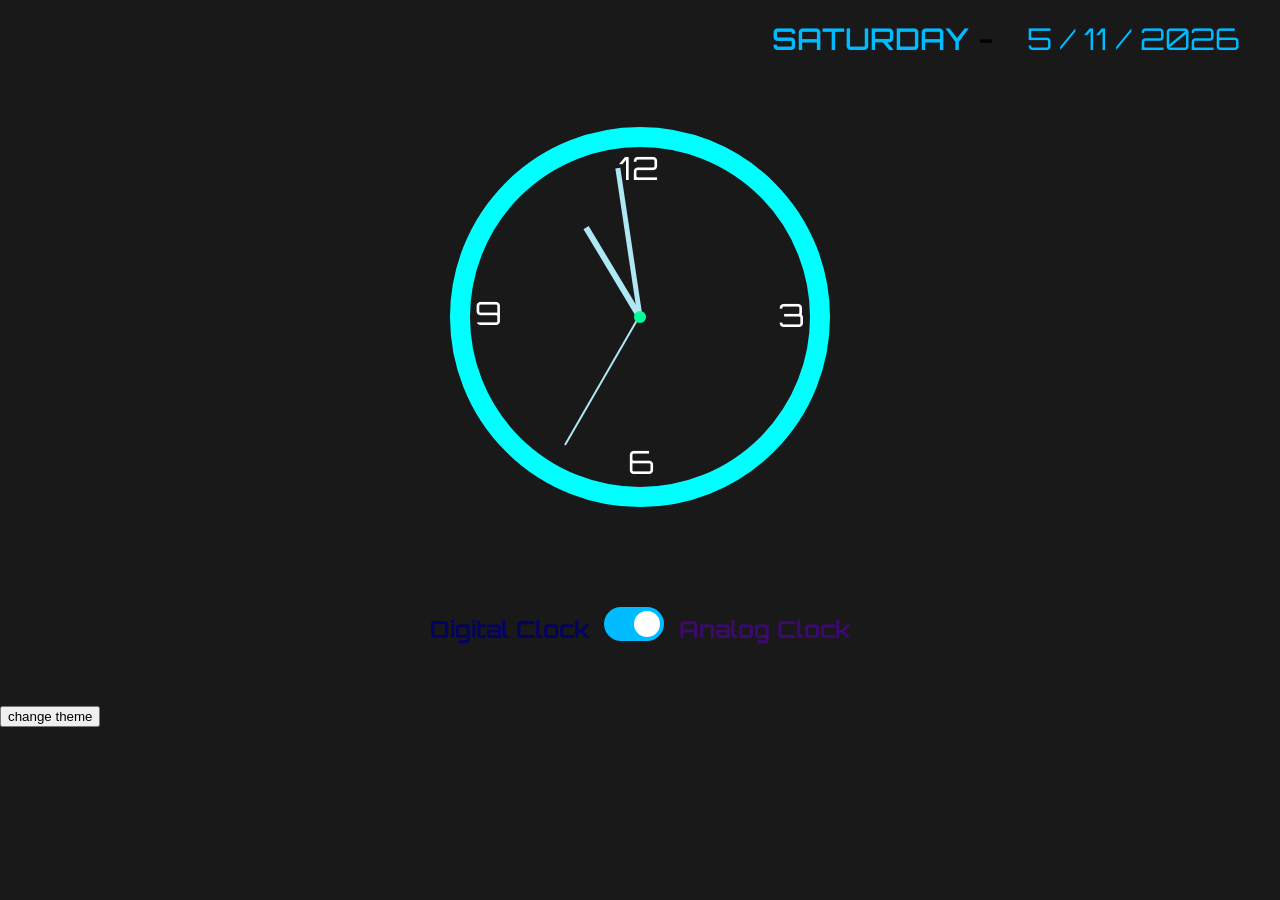
==== JSandCSSClock/index.html @ 0e279cf3 "third app" ====
<!DOCTYPE html>
<html lang="en">
<head>
  <meta charset="UTF-8">
  <title>JS + CSS Clock</title>
  <link href="https://fonts.googleapis.com/css2?family=Orbitron:wght@500&display=swap" rel="stylesheet">
    <link href="https://fonts.googleapis.com/css2?family=IBM+Plex+Mono:wght@100&display=swap" rel="stylesheet">

  <link id="css-file" rel="stylesheet" href="./styledark.css">
  
</head>
<body onload="setDate()">
  <div class="week">
    <ul class="weekList">
        <li class="day">SUNDAY <span class="datedivider">-</span></li>
        <li class="day">MONDAY <span class="datedivider">-</span></li>
        <li class="day">TUESDAY <span class="datedivider">-</span></li>
        <li class="day">WEDNESDAY <span class="datedivider">-</span></li>
        <li class="day">THRUSDAY <span class="datedivider">-</span></li>
        <li class="day">FRIDAY <span class="datedivider">-</span></li>
        <li class="day">SATURDAY <span class="datedivider">-</span></li>
        
    </ul>
    
    <div class="date"></div>
</div>
  <div class="time">
    <div class="clock">
      <div class="clock-face">
        <div class="hand hour-hand"></div>
        <div class="hand min-hand"></div>
        <div class="hand second-hand"></div>
        <div class=" center"></div>
        <div class="num12">12</div>
        <div class="num3">3</div>
        <div class="num6">6</div>
        <div class="num9">9</div>
      </div>
    </div>
    <div class="digital"></div>
  </div>
  
  <div  class="btn">
    <h3>
      Digital Clock
    </h3>
    <label class="switch">
      <input onclick="analogOrDigital()" type="checkbox" checked>
      <span class="slider round"></span>
    </label>
        <h3>
          
          Analog Clock
        </h3>

   </div> 
   <button id="themeBtn" class="theme">change theme</button>
  <script src="time.js"></script>
</body>
</html>
---- JSandCSSClock/styledark.css ----
@import url('https://fonts.googleapis.com/css2?family=Overpass+Mono:wght@600&display=swap');


html {
    /* background: #018DED url('abs.jpg'); */
    background: #191919;
    background-size: cover;
    font-family: 'helvetica neue';
    /* text-align: center; */
    font-size: 10px;
  }

  body {
    font-family: 'Orbitron', sans-serif;
    margin: 0;
    font-size: 2rem;
    /* min-height: 100vh; */
    /* min-width: 100vw; */
    
  }
  .time{
    display: flex;
    flex: 1;
    align-items: center;
  }
  .digital{
    display: none;
    width: 100vw;
    height: 35rem;
    text-align: center;
    padding-top: 13rem;
    font-size: 20rem;
    color: #00ff99; 
    /* font-family: 'Overpass Mono', monospace; */
    font-family: 'IBM Plex Mono', monospace;
    font-weight: 600;
    /* transition: all 3s ease; */
  }
  .clock{
    
    width: 30rem;
    height: 30rem;
    border: 20px solid  #00ffff;
    border-radius: 50%;
    margin: 50px auto;
    position: relative;
    padding: 2rem;
    box-shadow:
      /* 0 0 0 4px rgba(0,0,0,0.2), */
      inset 0 0 0 3px #204653,
      inset 0 0 10px black,
      /* 0 0 10px rgba(0,0,0,0.3); */
  }

  .clock-face
 {
    position: relative;
    width: 100%;
    height: 100%;
    transform: translateY(-3px); /* account for the height of the clock hands */
  }

  .hand {
    background: #ade8f4;
    position: absolute;
    top: 50%;
    transform-origin: 100%;
  }
  .hour-hand{
    width: 35%;
    height: 6px;
  }
  .min-hand{
    width: 50%;
    height: 5px;
  }
  .second-hand{
    width: 50%;
    height: 2px;
    transition-timing-function: cubic-bezier(0.1, 2.7, 0.58, 1);

  }
  .num12, .num3, .num6, .num9{
    font-size: 3.2rem;
    color: #ffffff;
  }
  .num12{
      transform: translate(43%, -40% );
  }

  .num3{
    transform: translate(96%, 228% );
}
.num6{
  transform: translate(46%, 495%);
}
.num9{
  transform: translate(-5%, 22%);
}
  .center{
    width: 12px;
    height: 12px;
    border-radius: 50%;
    background: #00ff99;
    position: absolute;
    top: 50%;
    transform: translate(1200%,-25%);
    
  }
 

  .week{
    /* margin: auto; */
    display: flex;
    justify-content: flex-end;

}
.date{
  padding: 0.3rem;
  display: flex;
  justify-content: center;
  align-items: center;
  color: #00bbff;
  font-size: 3rem;
padding-right: 40px;
}

ul{
    list-style-type: none;
    display: flex;
    justify-content: center;
    /* padding-top: 15vh; */
    font-weight: 550;
}

li{
    float: left;
    padding: 0 3rem;
}

.day{
  color: #00bbff;
  font-size: 3rem;
  display: none;
}
.datedivider{
color: #000;
}

  .switch {
    position: relative;
    display: inline-block;
    width: 60px;
    height: 34px;
  }
  
  .switch input { 
    opacity: 0;
    width: 0;
    height: 0;
  }
  
  .slider {
    position: absolute;
    cursor: pointer;
    top: 0;
    left: 0;
    right: 0;
    bottom: 0;
    background-color: #00bbff;
    -webkit-transition: .4s;
    transition: .4s;
  }
  
  .slider:before {
    position: absolute;
    content: "";
    height: 26px;
    width: 26px;
    left: 4px;
    bottom: 4px;
    background-color: white;
    -webkit-transition: .4s;
    transition: .4s;
  }
  
  input:checked + .slider {
    background-color: #00bbff;
  }
  
  input:focus + .slider {
    box-shadow: 0 0 1px #00bbff;
  }
  
  input:checked + .slider:before {
    -webkit-transform: translateX(26px);
    -ms-transform: translateX(26px);
    transform: translateX(26px);
  }
  
  .slider.round {
    border-radius: 34px;
  }
  
  .slider.round:before {
    border-radius: 50%;
  }
  .btn{
  margin: auto;
  padding: 50px;
  width: 600px;
  display: flex;
  justify-content: center;
  }
  .btn h3{
    margin: 5px;
    padding: 2px 10px;
  }
  .btn h3:nth-child(1){
    color: #03045e;
  }
  .btn h3:nth-child(3){
    color: #3c096c;
  }
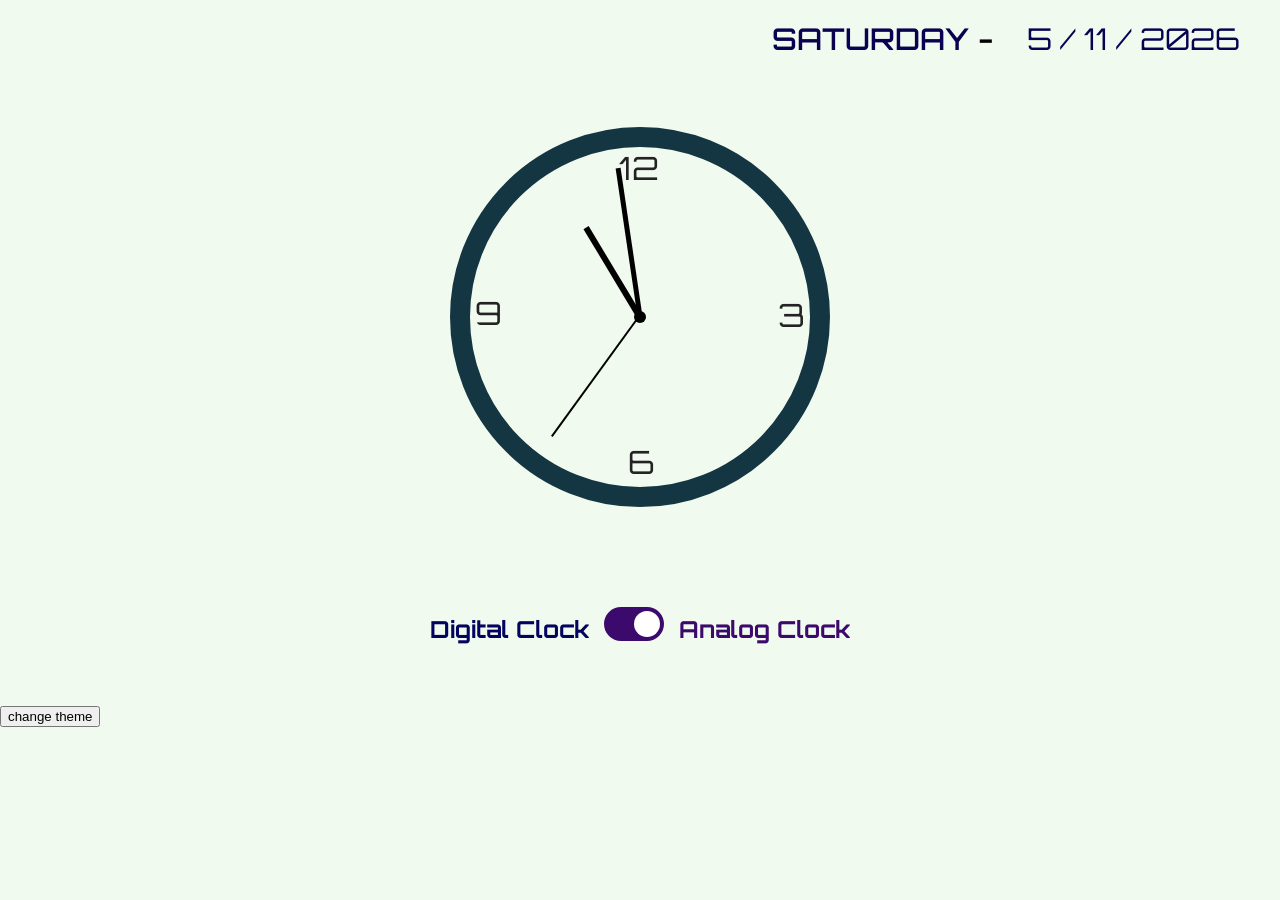
==== commit 0315c7bd: "new theme" ====
--- a/JSandCSSClock/index.html
+++ b/JSandCSSClock/index.html
@@ -6,7 +6,7 @@
   <link href="https://fonts.googleapis.com/css2?family=Orbitron:wght@500&display=swap" rel="stylesheet">
     <link href="https://fonts.googleapis.com/css2?family=IBM+Plex+Mono:wght@100&display=swap" rel="stylesheet">
 
-  <link id="css-file" rel="stylesheet" href="./styledark.css">
+  <link id="css-file" rel="stylesheet" href="./style.css">
   
 </head>
 <body onload="setDate()">
--- a/JSandCSSClock/style.css
+++ b/JSandCSSClock/style.css
@@ -0,0 +1,224 @@
+@import url('https://fonts.googleapis.com/css2?family=Overpass+Mono:wght@600&display=swap');
+
+
+html {
+    /* background: #018DED url('abs.jpg'); */
+    background: #f1faee;
+    background-size: cover;
+    font-family: 'helvetica neue';
+    /* text-align: center; */
+    font-size: 10px;
+  }
+
+  body {
+    font-family: 'Orbitron', sans-serif;
+    margin: 0;
+    font-size: 2rem;
+    /* min-height: 100vh; */
+    /* min-width: 100vw; */
+    
+  }
+  .time{
+    display: flex;
+    flex: 1;
+    align-items: center;
+  }
+  .digital{
+    display: none;
+    width: 100vw;
+    height: 35rem;
+    text-align: center;
+    padding-top: 13rem;
+    font-size: 20rem;
+    color: #143642; 
+    /* font-family: 'Overpass Mono', monospace; */
+    font-family: 'IBM Plex Mono', monospace;
+    font-weight: 600;
+    /* transition: all 3s ease; */
+  }
+  .clock{
+    
+    width: 30rem;
+    height: 30rem;
+    border: 20px solid  #143642;
+    border-radius: 50%;
+    margin: 50px auto;
+    position: relative;
+    padding: 2rem;
+    box-shadow:
+      /* 0 0 0 4px rgba(32,70,83,0.5), */
+      inset 0 0 0 3px #204653,
+      inset 0 0 10px black,
+      /* 0 0 10px rgba(32,70,83,0.5); */
+  }
+
+  .clock-face
+ {
+    position: relative;
+    width: 100%;
+    height: 100%;
+    transform: translateY(-3px); /* account for the height of the clock hands */
+  }
+
+  .hand {
+    background: black;
+    position: absolute;
+    top: 50%;
+    transform-origin: 100%;
+  }
+  .hour-hand{
+    width: 35%;
+    height: 6px;
+  }
+  .min-hand{
+    width: 50%;
+    height: 5px;
+  }
+  .second-hand{
+    width: 50%;
+    height: 2px;
+    transition-timing-function: cubic-bezier(0.1, 2.7, 0.58, 1);
+
+  }
+  .num12, .num3, .num6, .num9{
+    font-size: 3.2rem;
+    color: #232323;
+  }
+  .num12{
+      transform: translate(43%, -40% );
+  }
+
+  .num3{
+    transform: translate(96%, 228% );
+}
+.num6{
+  transform: translate(46%, 495%);
+}
+.num9{
+  transform: translate(-5%, 22%);
+}
+  .center{
+    width: 12px;
+    height: 12px;
+    border-radius: 50%;
+    background: black;
+    position: absolute;
+    top: 50%;
+    transform: translate(1200%,-25%);
+    
+  }
+ 
+
+  .week{
+    /* margin: auto; */
+    display: flex;
+    justify-content: flex-end;
+
+}
+.date{
+  padding: 0.3rem;
+  display: flex;
+  justify-content: center;
+  align-items: center;
+  color: #0a0250;
+  font-size: 3rem;
+padding-right: 40px;
+}
+
+ul{
+    list-style-type: none;
+    display: flex;
+    justify-content: center;
+    /* padding-top: 15vh; */
+    font-weight: 550;
+}
+
+li{
+    float: left;
+    padding: 0 3rem;
+}
+
+.day{
+  color: #0a0250;
+  font-size: 3rem;
+  display: none;
+}
+.datedivider{
+color: #000;
+}
+
+  .switch {
+    position: relative;
+    display: inline-block;
+    width: 60px;
+    height: 34px;
+  }
+  
+  .switch input { 
+    opacity: 0;
+    width: 0;
+    height: 0;
+  }
+  
+  .slider {
+    position: absolute;
+    cursor: pointer;
+    top: 0;
+    left: 0;
+    right: 0;
+    bottom: 0;
+    background-color: #03045e;
+    -webkit-transition: .4s;
+    transition: .4s;
+  }
+  
+  .slider:before {
+    position: absolute;
+    content: "";
+    height: 26px;
+    width: 26px;
+    left: 4px;
+    bottom: 4px;
+    background-color: white;
+    -webkit-transition: .4s;
+    transition: .4s;
+  }
+  
+  input:checked + .slider {
+    background-color: #3c096c;
+  }
+  
+  input:focus + .slider {
+    box-shadow: 0 0 1px #3c096c;
+  }
+  
+  input:checked + .slider:before {
+    -webkit-transform: translateX(26px);
+    -ms-transform: translateX(26px);
+    transform: translateX(26px);
+  }
+  
+  .slider.round {
+    border-radius: 34px;
+  }
+  
+  .slider.round:before {
+    border-radius: 50%;
+  }
+  .btn{
+  margin: auto;
+  padding: 50px;
+  width: 600px;
+  display: flex;
+  justify-content: center;
+  }
+  .btn h3{
+    margin: 5px;
+    padding: 2px 10px;
+  }
+  .btn h3:nth-child(1){
+    color: #03045e;
+  }
+  .btn h3:nth-child(3){
+    color: #3c096c;
+  }
